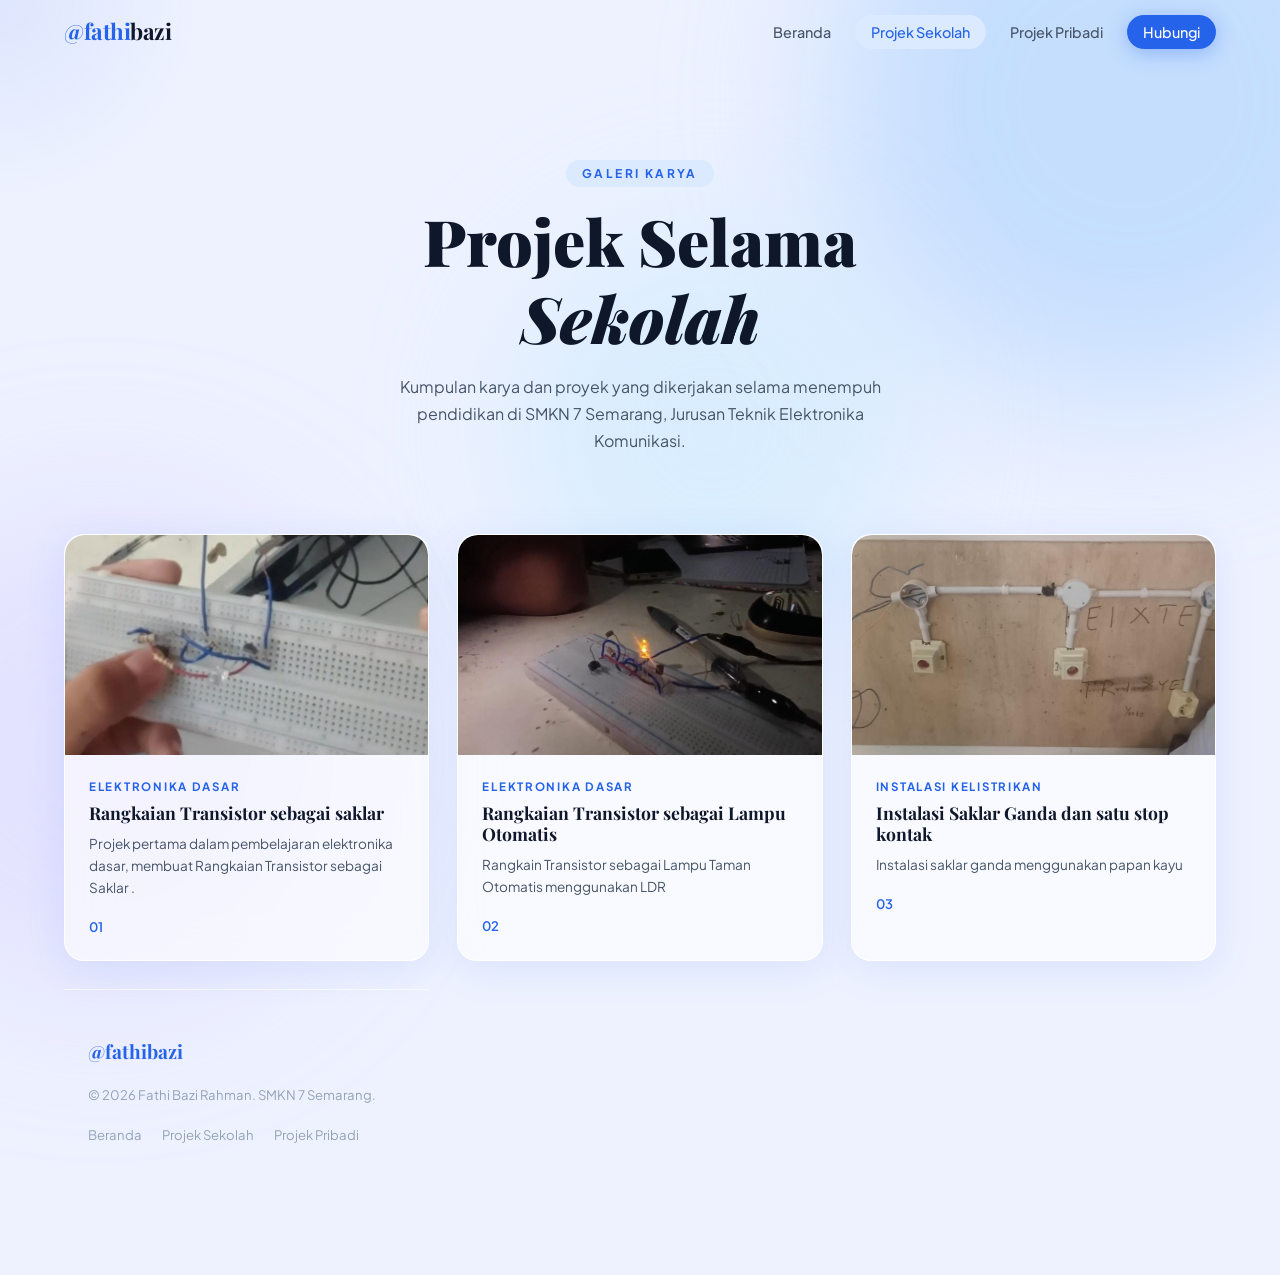
==== page2.html @ ea0c053e "Add files via upload" ====
<!DOCTYPE html>
<html lang="id">
<head>
  <meta charset="UTF-8" />
  <meta name="viewport" content="width=device-width, initial-scale=1.0" />
  <title>Projek Sekolah — Fathi Bazi Rahman</title>
  <meta name="description" content="Galeri projek selama sekolah di SMKN 7 Semarang" />
  <link rel="stylesheet" href="css/style.css" />
  <link rel="icon" href="data:image/svg+xml,<svg xmlns='http://www.w3.org/2000/svg' viewBox='0 0 100 100'><text y='.9em' font-size='90'>⚡</text></svg>" />
</head>
<body>

  <div class="blob-extra"></div>

  <!-- ============================================================
       NAVBAR
       ============================================================ -->
  <nav class="navbar" id="navbar">
    <div class="container">
      <a href="index.html" class="nav-logo">@fathi<span>bazi</span></a>
      <ul class="nav-links" id="navLinks">
        <li><a href="index.html">Beranda</a></li>
        <li><a href="page2.html" class="active">Projek Sekolah</a></li>
        <li><a href="page3.html">Projek Pribadi</a></li>
        <li><a href="index.html#kontak" class="nav-cta">Hubungi</a></li>
      </ul>
      <button class="nav-hamburger" id="hamburger" aria-label="Menu">
        <span></span><span></span><span></span>
      </button>
    </div>
  </nav>

  <!-- ============================================================
       PAGE HERO
       ============================================================ -->
  <div class="page-hero">
    <div class="container">
      <div class="section-label reveal">Galeri Karya</div>
      <h1 class="reveal d1" style="margin-bottom:16px;">Projek Selama<br/><em>Sekolah</em></h1>
      <p class="page-hero-subtitle reveal d2">
        Kumpulan karya dan proyek yang dikerjakan selama menempuh pendidikan di SMKN 7 Semarang, Jurusan Teknik Elektronika Komunikasi.
      </p>
    </div>
  </div>

  <!-- ============================================================
       PROJECTS GALLERY
       ============================================================ -->
  <section class="section" style="padding-top:0;">
    <div class="container">

      <!-- ============================================================
           CARA MENAMBAH PROJEK BARU:
           Salin satu blok div class="glass-card project-card" lengkap
           dengan isinya, tempelkan setelah card terakhir.
           Ganti gambar, judul, kategori, dan deskripsi sesuai proyek baru.
           ============================================================ -->

      <div class="projects-grid" id="projectsGrid">

        <!-- ============ PROJEK 1 ============ -->
        <div class="glass-card project-card reveal d1">
          <div class="project-img-wrap">
            <!--
              CARA GANTI GAMBAR:
              Simpan gambar di folder assets/images/
              Lalu ubah baris ini:
              <div class="project-img-placeholder"> ... </div>
              Menjadi:
              <img src="assets/images/nama-gambar.jpg" alt="Nama Projek" />
            -->
             <img src="assets/images/07.jpeg" alt="Nama Projek" />
            <div class="project-overlay"></div>
          </div>
          <div class="project-body">
            <!-- GANTI KATEGORI DI SINI -->
            <div class="project-category">Elektronika Dasar</div>
            <!-- GANTI JUDUL DI SINI -->
            <h3 class="project-title">Rangkaian Transistor sebagai saklar</h3>
            <!-- GANTI DESKRIPSI DI SINI -->
            <p class="project-desc">
              Projek pertama dalam pembelajaran elektronika dasar, membuat Rangkaian Transistor sebagai Saklar .
            </p>
            <span class="project-link">01<span></span></span>
          </div>
        </div>

        <!-- ============ PROJEK 2 ============ -->
        <div class="glass-card project-card reveal d2">
          <div class="project-img-wrap">
          <img src="assets/images/08.jpeg" alt="Nama Projek" />
            <div class="project-overlay"></div>
          </div>
          <div class="project-body">
            <div class="project-category">Elektronika Dasar</div>
            <h3 class="project-title">Rangkaian Transistor sebagai Lampu Otomatis
              
            </h3>
            <p class="project-desc">
              Rangkain Transistor sebagai Lampu Taman Otomatis menggunakan LDR
            </p>
            <span class="project-link">02 <span></span></span>
          </div>
        </div>








         <div class="glass-card project-card reveal d2">
          <div class="project-img-wrap">
          <img src="assets/images/09.jpeg" alt="Nama Projek" />
            <div class="project-overlay"></div>
          </div>
          <div class="project-body">
            <div class="project-category">Instalasi Kelistrikan</div>
            <h3 class="project-title">Instalasi Saklar Ganda dan satu stop kontak
            </h3>
            <p class="project-desc">
             Instalasi saklar ganda menggunakan papan kayu
            </p>
            <span class="project-link">03 <span></span></span>
          </div>
        </div>


       

  <!-- FOOTER -->
  <footer class="footer">
    <div class="container">
      <div class="footer-inner">
        <div class="footer-logo">@fathibazi</div>
        <p class="footer-copy">© 2026 Fathi Bazi Rahman. SMKN 7 Semarang.</p>
        <div class="footer-links">
          <a href="index.html">Beranda</a>
          <a href="page2.html">Projek Sekolah</a>
          <a href="page3.html">Projek Pribadi</a>
        </div>
      </div>
    </div>
  </footer>

  <script src="js/script.js"></script>
</body>
</html>
---- css/style.css ----
/* ============================================================
   PORTFOLIO FATHI BAZI RAHMAN
   style.css — Glassmorphism Blue Elegant
   ============================================================ */

@import url('https://fonts.googleapis.com/css2?family=Playfair+Display:ital,wght@0,400;0,700;0,900;1,400&family=Plus+Jakarta+Sans:wght@300;400;500;600;700;800&display=swap');

/* ============================================================
   CSS VARIABLES — Edit warna di sini untuk ubah tema
   ============================================================ */
:root {
  /* === WARNA UTAMA === */
  --blue-primary:  #2563eb;
  --blue-light:    #60a5fa;
  --blue-dark:     #1d4ed8;
  --blue-subtle:   #dbeafe;
  --blue-glow:     rgba(37, 99, 235, 0.20);
  --blue-glow-md:  rgba(37, 99, 235, 0.35);
  --blue-glow-lg:  rgba(37, 99, 235, 0.55);

  /* === GLASSMORPHISM === */
  --glass-bg:      rgba(255, 255, 255, 0.60);
  --glass-bg-hover:rgba(255, 255, 255, 0.80);
  --glass-border:  rgba(255, 255, 255, 0.85);
  --glass-shadow:  0 8px 40px rgba(37, 99, 235, 0.10);
  --glass-shadow-hover: 0 16px 60px rgba(37, 99, 235, 0.22);

  /* === TEKS === */
  --text-primary:  #0f172a;
  --text-secondary:#475569;
  --text-muted:    #94a3b8;

  /* === LATAR === */
  --bg-main:       #eef2ff;
  --bg-blob1:      rgba(147, 197, 253, 0.45);
  --bg-blob2:      rgba(196, 181, 253, 0.25);
  --bg-blob3:      rgba(186, 230, 253, 0.40);

  /* === FONT === */
  --font-heading:  'Playfair Display', serif;
  --font-body:     'Plus Jakarta Sans', sans-serif;

  /* === RADIUS === */
  --r-sm:  12px;
  --r-md:  20px;
  --r-lg:  32px;
  --r-xl:  48px;

  /* === TRANSISI === */
  --ease:  cubic-bezier(0.4, 0, 0.2, 1);
  --t-fast:all 0.25s var(--ease);
  --t-med: all 0.40s var(--ease);
  --t-slow:all 0.65s var(--ease);
}

/* ============================================================
   RESET & BASE
   ============================================================ */
*, *::before, *::after { margin:0; padding:0; box-sizing:border-box; }

html { scroll-behavior: smooth; font-size: 16px; }

body {
  font-family: var(--font-body);
  background: var(--bg-main);
  color: var(--text-primary);
  overflow-x: hidden;
  min-height: 100vh;
}

/* Latar animasi blob */
body::before,
body::after {
  content: '';
  position: fixed;
  border-radius: 50%;
  filter: blur(80px);
  pointer-events: none;
  z-index: 0;
}
body::before {
  width: 600px; height: 600px;
  background: var(--bg-blob1);
  top: -200px; right: -150px;
  animation: blobMove1 12s ease-in-out infinite alternate;
}
body::after {
  width: 500px; height: 500px;
  background: var(--bg-blob2);
  bottom: -100px; left: -150px;
  animation: blobMove2 15s ease-in-out infinite alternate;
}

@keyframes blobMove1 {
  0%   { transform: translate(0,0) scale(1); }
  100% { transform: translate(60px, 80px) scale(1.15); }
}
@keyframes blobMove2 {
  0%   { transform: translate(0,0) scale(1); }
  100% { transform: translate(-40px, 60px) scale(1.1); }
}

/* blob tambahan (static element di dalam body) */
.blob-extra {
  position: fixed;
  width: 400px; height: 400px;
  border-radius: 50%;
  background: var(--bg-blob3);
  filter: blur(70px);
  bottom: 30%; left: 40%;
  pointer-events: none;
  z-index: 0;
  animation: blobMove1 18s ease-in-out infinite alternate-reverse;
}

/* ============================================================
   TIPOGRAFI
   ============================================================ */
h1,h2,h3,h4 { font-family: var(--font-heading); line-height: 1.2; }
h1 { font-size: clamp(2.2rem, 5vw, 4rem); font-weight: 900; }
h2 { font-size: clamp(1.6rem, 3.5vw, 2.8rem); font-weight: 700; }
h3 { font-size: clamp(1.1rem, 2.5vw, 1.5rem); font-weight: 600; }
p  { line-height: 1.7; color: var(--text-secondary); }

a { text-decoration: none; color: inherit; }

/* ============================================================
   LAYOUT UTILITIES
   ============================================================ */
.container {
  max-width: 1200px;
  margin: 0 auto;
  padding: 0 24px;
  position: relative;
  z-index: 1;
}

.section {
  padding: 100px 0;
}

.section-label {
  display: inline-block;
  font-family: var(--font-body);
  font-size: 0.75rem;
  font-weight: 700;
  letter-spacing: 0.2em;
  text-transform: uppercase;
  color: var(--blue-primary);
  background: var(--blue-subtle);
  padding: 6px 16px;
  border-radius: 100px;
  margin-bottom: 16px;
}

.section-title {
  margin-bottom: 16px;
}

.section-subtitle {
  color: var(--text-secondary);
  max-width: 520px;
  margin-bottom: 60px;
}

/* ============================================================
   GLASSMORPHISM CARD
   ============================================================ */
.glass-card {
  background: var(--glass-bg);
  backdrop-filter: blur(20px);
  -webkit-backdrop-filter: blur(20px);
  border: 1.5px solid var(--glass-border);
  border-radius: var(--r-md);
  box-shadow: var(--glass-shadow);
  transition: var(--t-med);
}

.glass-card:hover {
  background: var(--glass-bg-hover);
  box-shadow: var(--glass-shadow-hover);
  transform: translateY(-6px);
}

/* ============================================================
   NAVBAR
   ============================================================ */
.navbar {
  position: fixed;
  top: 0; left: 0; right: 0;
  z-index: 1000;
  padding: 16px 0;
  transition: var(--t-med);
}

.navbar.scrolled {
  background: rgba(238, 242, 255, 0.85);
  backdrop-filter: blur(24px);
  -webkit-backdrop-filter: blur(24px);
  border-bottom: 1px solid var(--glass-border);
  padding: 12px 0;
  box-shadow: 0 4px 24px rgba(37, 99, 235, 0.08);
}

.navbar .container {
  display: flex;
  align-items: center;
  justify-content: space-between;
}

.nav-logo {
  font-family: var(--font-heading);
  font-size: 1.4rem;
  font-weight: 700;
  color: var(--blue-primary);
  letter-spacing: -0.02em;
}

.nav-logo span {
  color: var(--text-primary);
}

.nav-links {
  display: flex;
  align-items: center;
  gap: 8px;
  list-style: none;
}

.nav-links a {
  font-size: 0.9rem;
  font-weight: 500;
  color: var(--text-secondary);
  padding: 8px 16px;
  border-radius: 100px;
  transition: var(--t-fast);
}

.nav-links a:hover,
.nav-links a.active {
  color: var(--blue-primary);
  background: var(--blue-subtle);
}

.nav-cta {
  background: var(--blue-primary) !important;
  color: white !important;
  box-shadow: 0 4px 20px var(--blue-glow-md);
}

.nav-cta:hover {
  background: var(--blue-dark) !important;
  transform: translateY(-2px);
  box-shadow: 0 8px 28px var(--blue-glow-md) !important;
}

/* Hamburger */
.nav-hamburger {
  display: none;
  flex-direction: column;
  gap: 5px;
  cursor: pointer;
  background: none;
  border: none;
  padding: 4px;
}

.nav-hamburger span {
  display: block;
  width: 24px;
  height: 2px;
  background: var(--text-primary);
  border-radius: 4px;
  transition: var(--t-fast);
}

/* ============================================================
   HERO SECTION
   ============================================================ */
.hero {
  min-height: 100vh;
  display: flex;
  align-items: center;
  padding-top: 80px;
  position: relative;
  overflow: hidden;
}

.hero-inner {
  display: grid;
  grid-template-columns: 1fr 1fr;
  gap: 64px;
  align-items: center;
}

.hero-tag {
  display: inline-flex;
  align-items: center;
  gap: 8px;
  background: var(--glass-bg);
  backdrop-filter: blur(12px);
  border: 1px solid var(--glass-border);
  border-radius: 100px;
  padding: 8px 18px;
  font-size: 0.82rem;
  font-weight: 600;
  color: var(--blue-primary);
  margin-bottom: 24px;
}

.hero-tag::before {
  content: '';
  width: 8px; height: 8px;
  background: var(--blue-primary);
  border-radius: 50%;
  animation: pulse 2s ease-in-out infinite;
}

@keyframes pulse {
  0%,100% { opacity: 1; transform: scale(1); }
  50%      { opacity: 0.5; transform: scale(1.4); }
}

.hero-greeting {
  font-family: var(--font-body);
  font-size: 1rem;
  font-weight: 500;
  color: var(--text-secondary);
  margin-bottom: 8px;
}

.hero-name {
  background: linear-gradient(135deg, var(--text-primary) 0%, var(--blue-dark) 60%, var(--blue-light) 100%);
  -webkit-background-clip: text;
  -webkit-text-fill-color: transparent;
  background-clip: text;
  margin-bottom: 16px;
}

.hero-info {
  display: flex;
  flex-direction: column;
  gap: 10px;
  margin-bottom: 36px;
}

.hero-info-item {
  display: flex;
  align-items: center;
  gap: 10px;
  font-size: 0.9rem;
  color: var(--text-secondary);
}

.hero-info-item .icon {
  width: 32px; height: 32px;
  background: var(--blue-subtle);
  border-radius: 8px;
  display: flex;
  align-items: center;
  justify-content: center;
  font-size: 0.85rem;
  flex-shrink: 0;
}

.hero-actions {
  display: flex;
  gap: 16px;
  flex-wrap: wrap;
}

/* Foto profil */
.hero-photo-wrap {
  display: flex;
  justify-content: center;
  align-items: center;
  position: relative;
}

.hero-photo-bg {
  position: absolute;
  width: 380px; height: 380px;
  border-radius: 50%;
  background: radial-gradient(circle, var(--blue-glow-md) 0%, transparent 70%);
  animation: glowPulse 4s ease-in-out infinite;
}

@keyframes glowPulse {
  0%,100% { transform: scale(1); opacity: 0.7; }
  50%      { transform: scale(1.1); opacity: 1; }
}

.hero-photo-ring {
  width: 300px; height: 300px;
  border-radius: 50%;
  border: 2px solid var(--glass-border);
  background: var(--glass-bg);
  backdrop-filter: blur(20px);
  display: flex;
  align-items: center;
  justify-content: center;
  position: relative;
  box-shadow: 0 0 60px var(--blue-glow-md), inset 0 0 40px rgba(255,255,255,0.5);
}

.hero-photo {
  width: 260px; height: 260px;
  border-radius: 50%;
  object-fit: cover;
  border: 3px solid rgba(255,255,255,0.9);
  box-shadow: 0 8px 40px var(--blue-glow-md);
}

/* placeholder foto jika belum ada gambar */
.hero-photo-placeholder {
  width: 260px; height: 260px;
  border-radius: 50%;
  background: linear-gradient(135deg, var(--blue-subtle), #bfdbfe);
  border: 3px solid rgba(255,255,255,0.9);
  display: flex;
  flex-direction: column;
  align-items: center;
  justify-content: center;
  font-size: 4rem;
  gap: 8px;
}

.hero-photo-placeholder p {
  font-size: 0.65rem;
  font-weight: 600;
  color: var(--blue-primary);
  text-align: center;
  padding: 0 20px;
}

/* floating badge di sekitar foto */
.hero-badge {
  position: absolute;
  background: var(--glass-bg);
  backdrop-filter: blur(16px);
  border: 1px solid var(--glass-border);
  border-radius: var(--r-sm);
  padding: 10px 14px;
  font-size: 0.78rem;
  font-weight: 600;
  white-space: nowrap;
  box-shadow: var(--glass-shadow);
  animation: floatBadge 4s ease-in-out infinite;
}

.hero-badge:nth-child(2) { top: 10%; right: -10%; animation-delay: 0s; }
.hero-badge:nth-child(3) { bottom: 15%; left: -10%; animation-delay: 1.5s; }
.hero-badge:nth-child(4) { top: 55%; right: -15%; animation-delay: 3s; }

@keyframes floatBadge {
  0%,100% { transform: translateY(0); }
  50%      { transform: translateY(-10px); }
}

/* ============================================================
   TOMBOL
   ============================================================ */
.btn {
  display: inline-flex;
  align-items: center;
  gap: 8px;
  padding: 14px 28px;
  border-radius: 100px;
  font-family: var(--font-body);
  font-size: 0.9rem;
  font-weight: 600;
  cursor: pointer;
  border: none;
  transition: var(--t-med);
  position: relative;
  overflow: hidden;
}

.btn-primary {
  background: var(--blue-primary);
  color: white;
  box-shadow: 0 4px 24px var(--blue-glow-md);
}

.btn-primary:hover {
  background: var(--blue-dark);
  transform: translateY(-3px);
  box-shadow: 0 8px 36px var(--blue-glow-lg);
}

.btn-outline {
  background: var(--glass-bg);
  color: var(--blue-primary);
  border: 1.5px solid var(--blue-light);
  backdrop-filter: blur(12px);
}

.btn-outline:hover {
  background: var(--blue-subtle);
  transform: translateY(-3px);
  box-shadow: 0 8px 24px var(--blue-glow);
}

/* ============================================================
   SKILL SECTION
   ============================================================ */
.skills-grid {
  display: grid;
  grid-template-columns: repeat(auto-fit, minmax(280px, 1fr));
  gap: 24px;
}

.skill-card {
  padding: 28px;
}

.skill-icon {
  width: 48px; height: 48px;
  background: linear-gradient(135deg, var(--blue-primary), var(--blue-light));
  border-radius: var(--r-sm);
  display: flex;
  align-items: center;
  justify-content: center;
  font-size: 1.3rem;
  margin-bottom: 16px;
  box-shadow: 0 6px 20px var(--blue-glow-md);
  transition: var(--t-med);
}

.skill-card:hover .skill-icon {
  transform: scale(1.1) rotate(5deg);
  box-shadow: 0 10px 30px var(--blue-glow-lg);
}

.skill-name {
  font-size: 1rem;
  font-weight: 700;
  color: var(--text-primary);
  margin-bottom: 6px;
}

.skill-level-badge {
  display: inline-block;
  font-size: 0.72rem;
  font-weight: 600;
  padding: 3px 10px;
  border-radius: 100px;
  margin-bottom: 14px;
  text-transform: capitalize;
}

.badge-dasar     { background:#dbeafe; color:#1d4ed8; }
.badge-pemula    { background:#dcfce7; color:#15803d; }
.badge-menengah  { background:#fef3c7; color:#d97706; }
.badge-lanjutan  { background:#fce7f3; color:#be185d; }

.skill-bar-bg {
  height: 6px;
  background: rgba(37, 99, 235, 0.12);
  border-radius: 100px;
  overflow: hidden;
}

.skill-bar-fill {
  height: 100%;
  background: linear-gradient(90deg, var(--blue-primary), var(--blue-light));
  border-radius: 100px;
  width: 0%;
  transition: width 1.2s cubic-bezier(0.4, 0, 0.2, 1);
}

/* ============================================================
   SOFTWARE SECTION
   ============================================================ */
.software-grid {
  display: grid;
  grid-template-columns: repeat(auto-fit, minmax(160px, 1fr));
  gap: 20px;
}

.software-card {
  padding: 28px 20px;
  text-align: center;
  cursor: pointer;
}

.software-icon {
  width: 64px; height: 64px;
  margin: 0 auto 14px;
  border-radius: var(--r-sm);
  display: flex;
  align-items: center;
  justify-content: center;
  font-size: 1.8rem;
  font-weight: 900;
  font-family: var(--font-heading);
  transition: var(--t-med);
}

.software-card:hover .software-icon {
  transform: scale(1.12);
  box-shadow: 0 12px 32px rgba(0,0,0,0.15);
}

.software-name {
  font-size: 0.82rem;
  font-weight: 600;
  color: var(--text-secondary);
}

/* Warna icon software */
.sw-inventor  { background: linear-gradient(135deg,#ff6b00,#ff9900); color:white; }
.sw-fusion    { background: linear-gradient(135deg,#e4b51a,#ff6b35); color:white; }
.sw-eagle     { background: linear-gradient(135deg,#0073cf,#f07909); color:white; }
.sw-ae        { background: linear-gradient(135deg,#00005b,#0000ff); color:#9999ff; }
.sw-premiere  { background: linear-gradient(135deg,#00005b,#2400ff); color:#8899ff; }

/* ============================================================
   PROJECT CARDS (dipakai di page2 & page3)
   ============================================================ */
.projects-grid {
  display: grid;
  grid-template-columns: repeat(auto-fit, minmax(320px, 1fr));
  gap: 28px;
}

.project-card {
  overflow: hidden;
  cursor: pointer;
  padding: 0;
}

.project-img-wrap {
  overflow: hidden;
  position: relative;
  height: 220px;
  background: linear-gradient(135deg, var(--blue-subtle), #bfdbfe);
  border-radius: var(--r-md) var(--r-md) 0 0;
}

.project-img-wrap img {
  width: 100%; height: 100%;
  object-fit: cover;
  transition: transform 0.6s var(--ease);
}

.project-card:hover .project-img-wrap img {
  transform: scale(1.1);
}

.project-img-placeholder {
  width: 100%; height: 100%;
  display: flex;
  flex-direction: column;
  align-items: center;
  justify-content: center;
  font-size: 2.5rem;
  gap: 8px;
}

.project-img-placeholder span {
  font-size: 0.75rem;
  font-weight: 600;
  color: var(--blue-primary);
  font-family: var(--font-body);
}

.project-overlay {
  position: absolute;
  inset: 0;
  background: linear-gradient(to top, rgba(37,99,235,0.5) 0%, transparent 60%);
  opacity: 0;
  transition: var(--t-med);
  display: flex;
  align-items: flex-end;
  padding: 20px;
}

.project-card:hover .project-overlay { opacity: 1; }

.project-body {
  padding: 24px;
}

.project-category {
  font-size: 0.72rem;
  font-weight: 700;
  letter-spacing: 0.15em;
  text-transform: uppercase;
  color: var(--blue-primary);
  margin-bottom: 8px;
}

.project-title {
  font-family: var(--font-heading);
  font-size: 1.1rem;
  font-weight: 700;
  color: var(--text-primary);
  margin-bottom: 10px;
}

.project-desc {
  font-size: 0.85rem;
  color: var(--text-secondary);
  line-height: 1.6;
  margin-bottom: 16px;
}

.project-link {
  display: inline-flex;
  align-items: center;
  gap: 6px;
  font-size: 0.82rem;
  font-weight: 600;
  color: var(--blue-primary);
  transition: var(--t-fast);
}

.project-link:hover { gap: 10px; }

/* ============================================================
   CODE SNIPPET (panduan tambah projek)
   ============================================================ */
.code-guide {
  padding: 36px;
  border-left: 3px solid var(--blue-primary);
  margin-top: 80px;
}

.code-guide h3 {
  font-family: var(--font-heading);
  margin-bottom: 16px;
  color: var(--text-primary);
}

.code-guide p {
  margin-bottom: 20px;
  font-size: 0.9rem;
}

.code-block {
  background: rgba(15, 23, 42, 0.85);
  border-radius: var(--r-sm);
  padding: 24px;
  overflow-x: auto;
  margin: 16px 0;
  border: 1px solid rgba(255,255,255,0.1);
}

.code-block pre {
  font-family: 'Fira Code', 'Courier New', monospace;
  font-size: 0.82rem;
  line-height: 1.8;
  color: #e2e8f0;
  white-space: pre;
}

.code-block .cm  { color: #64748b; }   /* comment */
.code-block .tg  { color: #60a5fa; }   /* tag */
.code-block .at  { color: #86efac; }   /* attribute */
.code-block .vl  { color: #fca5a5; }   /* value */
.code-block .tx  { color: #e2e8f0; }   /* text */

.code-step {
  display: flex;
  gap: 16px;
  margin-bottom: 20px;
  align-items: flex-start;
}

.code-step-num {
  width: 32px; height: 32px;
  background: var(--blue-primary);
  color: white;
  border-radius: 50%;
  display: flex;
  align-items: center;
  justify-content: center;
  font-size: 0.82rem;
  font-weight: 700;
  flex-shrink: 0;
}

/* ============================================================
   FOOTER
   ============================================================ */
.footer {
  padding: 48px 0 32px;
  border-top: 1px solid rgba(255,255,255,0.6);
  position: relative;
  z-index: 1;
}

.footer-inner {
  display: flex;
  align-items: center;
  justify-content: space-between;
  flex-wrap: wrap;
  gap: 20px;
}

.footer-logo {
  font-family: var(--font-heading);
  font-size: 1.2rem;
  font-weight: 700;
  color: var(--blue-primary);
}

.footer-copy {
  font-size: 0.82rem;
  color: var(--text-muted);
}

.footer-links {
  display: flex;
  gap: 20px;
}

.footer-links a {
  font-size: 0.82rem;
  color: var(--text-muted);
  transition: var(--t-fast);
}

.footer-links a:hover { color: var(--blue-primary); }

/* ============================================================
   PAGE TRANSITION
   ============================================================ */
.page-transition {
  position: fixed;
  inset: 0;
  background: var(--blue-primary);
  z-index: 9999;
  transform: scaleY(0);
  transform-origin: bottom;
  pointer-events: none;
}

.page-transition.out {
  animation: pageOut 0.5s var(--ease) forwards;
}

@keyframes pageOut {
  0%   { transform: scaleY(0); transform-origin: bottom; }
  50%  { transform: scaleY(1); transform-origin: bottom; }
  51%  { transform-origin: top; }
  100% { transform: scaleY(0); transform-origin: top; }
}

/* ============================================================
   SCROLL REVEAL ANIMATIONS
   ============================================================ */
.reveal {
  opacity: 0;
  transform: translateY(40px);
  transition: opacity 0.7s var(--ease), transform 0.7s var(--ease);
}

.reveal.visible {
  opacity: 1;
  transform: translateY(0);
}

.reveal-left {
  opacity: 0;
  transform: translateX(-40px);
  transition: opacity 0.7s var(--ease), transform 0.7s var(--ease);
}

.reveal-left.visible {
  opacity: 1;
  transform: translateX(0);
}

.reveal-right {
  opacity: 0;
  transform: translateX(40px);
  transition: opacity 0.7s var(--ease), transform 0.7s var(--ease);
}

.reveal-right.visible {
  opacity: 1;
  transform: translateX(0);
}

/* Delay classes */
.d1 { transition-delay: 0.1s; }
.d2 { transition-delay: 0.2s; }
.d3 { transition-delay: 0.3s; }
.d4 { transition-delay: 0.4s; }
.d5 { transition-delay: 0.5s; }

/* ============================================================
   RESPONSIVE
   ============================================================ */
@media (max-width: 768px) {
  /* Nav */
  .nav-links {
    position: fixed;
    top: 0; right: -100%;
    width: 75%;
    height: 100vh;
    flex-direction: column;
    background: rgba(238,242,255,0.97);
    backdrop-filter: blur(24px);
    padding: 80px 32px 32px;
    gap: 6px;
    transition: right 0.4s var(--ease);
    z-index: 999;
    box-shadow: -8px 0 40px rgba(0,0,0,0.08);
    border-left: 1px solid var(--glass-border);
  }
  .nav-links.open { right: 0; }
  .nav-links a { font-size: 1rem; padding: 14px 20px; }
  .nav-hamburger { display: flex; z-index: 1000; }

  /* Hero */
  .hero-inner {
    grid-template-columns: 1fr;
    text-align: center;
    gap: 48px;
  }
  .hero-info-item { justify-content: center; }
  .hero-actions   { justify-content: center; }
  .hero-photo-wrap { order: -1; }
  .hero-photo-ring { width: 240px; height: 240px; }
  .hero-photo-placeholder { width: 200px; height: 200px; }
  .hero-badge:nth-child(2) { right: 0; }
  .hero-badge:nth-child(3) { left: 0; }
  .hero-badge:nth-child(4) { right: 0; }

  /* Sections */
  .section { padding: 70px 0; }
  .skills-grid { grid-template-columns: 1fr; }
  .software-grid { grid-template-columns: repeat(3, 1fr); }
  .projects-grid { grid-template-columns: 1fr; }
  .footer-inner { flex-direction: column; text-align: center; }
}

@media (max-width: 480px) {
  .software-grid { grid-template-columns: repeat(2, 1fr); }
  .hero-photo-ring { width: 200px; height: 200px; }
  .hero-badge { display: none; }
}

/* ============================================================
   PAGE 3 — VIDEO / INSTAGRAM SECTION
   ============================================================ */
.personal-grid {
  display: grid;
  grid-template-columns: repeat(auto-fit, minmax(300px, 1fr));
  gap: 28px;
}

.personal-card {
  overflow: hidden;
  padding: 0;
  cursor: pointer;
  position: relative;
}

.personal-thumb {
  height: 200px;
  background: linear-gradient(135deg, #0f172a, #1e3a5f);
  position: relative;
  overflow: hidden;
  border-radius: var(--r-md) var(--r-md) 0 0;
}

.personal-thumb img {
  width: 100%; height: 100%;
  object-fit: cover;
  transition: transform 0.6s var(--ease);
}

.personal-card:hover .personal-thumb img { transform: scale(1.08); }

.play-btn {
  position: absolute;
  inset: 0;
  display: flex;
  align-items: center;
  justify-content: center;
  background: rgba(37,99,235,0.2);
  transition: var(--t-med);
}

.play-btn-inner {
  width: 56px; height: 56px;
  background: rgba(255,255,255,0.9);
  border-radius: 50%;
  display: flex;
  align-items: center;
  justify-content: center;
  font-size: 1.4rem;
  transition: var(--t-med);
  box-shadow: 0 8px 32px rgba(0,0,0,0.2);
}

.personal-card:hover .play-btn { background: rgba(37,99,235,0.4); }
.personal-card:hover .play-btn-inner { transform: scale(1.1); }

.personal-body {
  padding: 22px;
}

.personal-title {
  font-family: var(--font-heading);
  font-size: 1rem;
  font-weight: 700;
  margin-bottom: 8px;
}

.personal-desc {
  font-size: 0.83rem;
  color: var(--text-secondary);
  margin-bottom: 16px;
  line-height: 1.6;
}

.ig-btn {
  display: inline-flex;
  align-items: center;
  gap: 7px;
  background: linear-gradient(135deg,#833ab4,#fd1d1d,#fcb045);
  color: white;
  padding: 9px 18px;
  border-radius: 100px;
  font-size: 0.8rem;
  font-weight: 600;
  transition: var(--t-med);
}

.ig-btn:hover {
  opacity: 0.9;
  transform: translateY(-2px);
  box-shadow: 0 8px 24px rgba(131,58,180,0.35);
}

/* Placeholder thumbnail */
.thumb-placeholder {
  width: 100%; height: 100%;
  display: flex;
  flex-direction: column;
  align-items: center;
  justify-content: center;
  gap: 8px;
  color: rgba(255,255,255,0.6);
  font-size: 2rem;
}

.thumb-placeholder p {
  font-size: 0.72rem;
  font-weight: 600;
  color: rgba(255,255,255,0.5);
  font-family: var(--font-body);
}

/* ============================================================
   HERO PAGE 2 & 3 (mini hero)
   ============================================================ */
.page-hero {
  padding: 160px 0 80px;
  text-align: center;
}

.page-hero-subtitle {
  max-width: 500px;
  margin: 0 auto;
  color: var(--text-secondary);
}
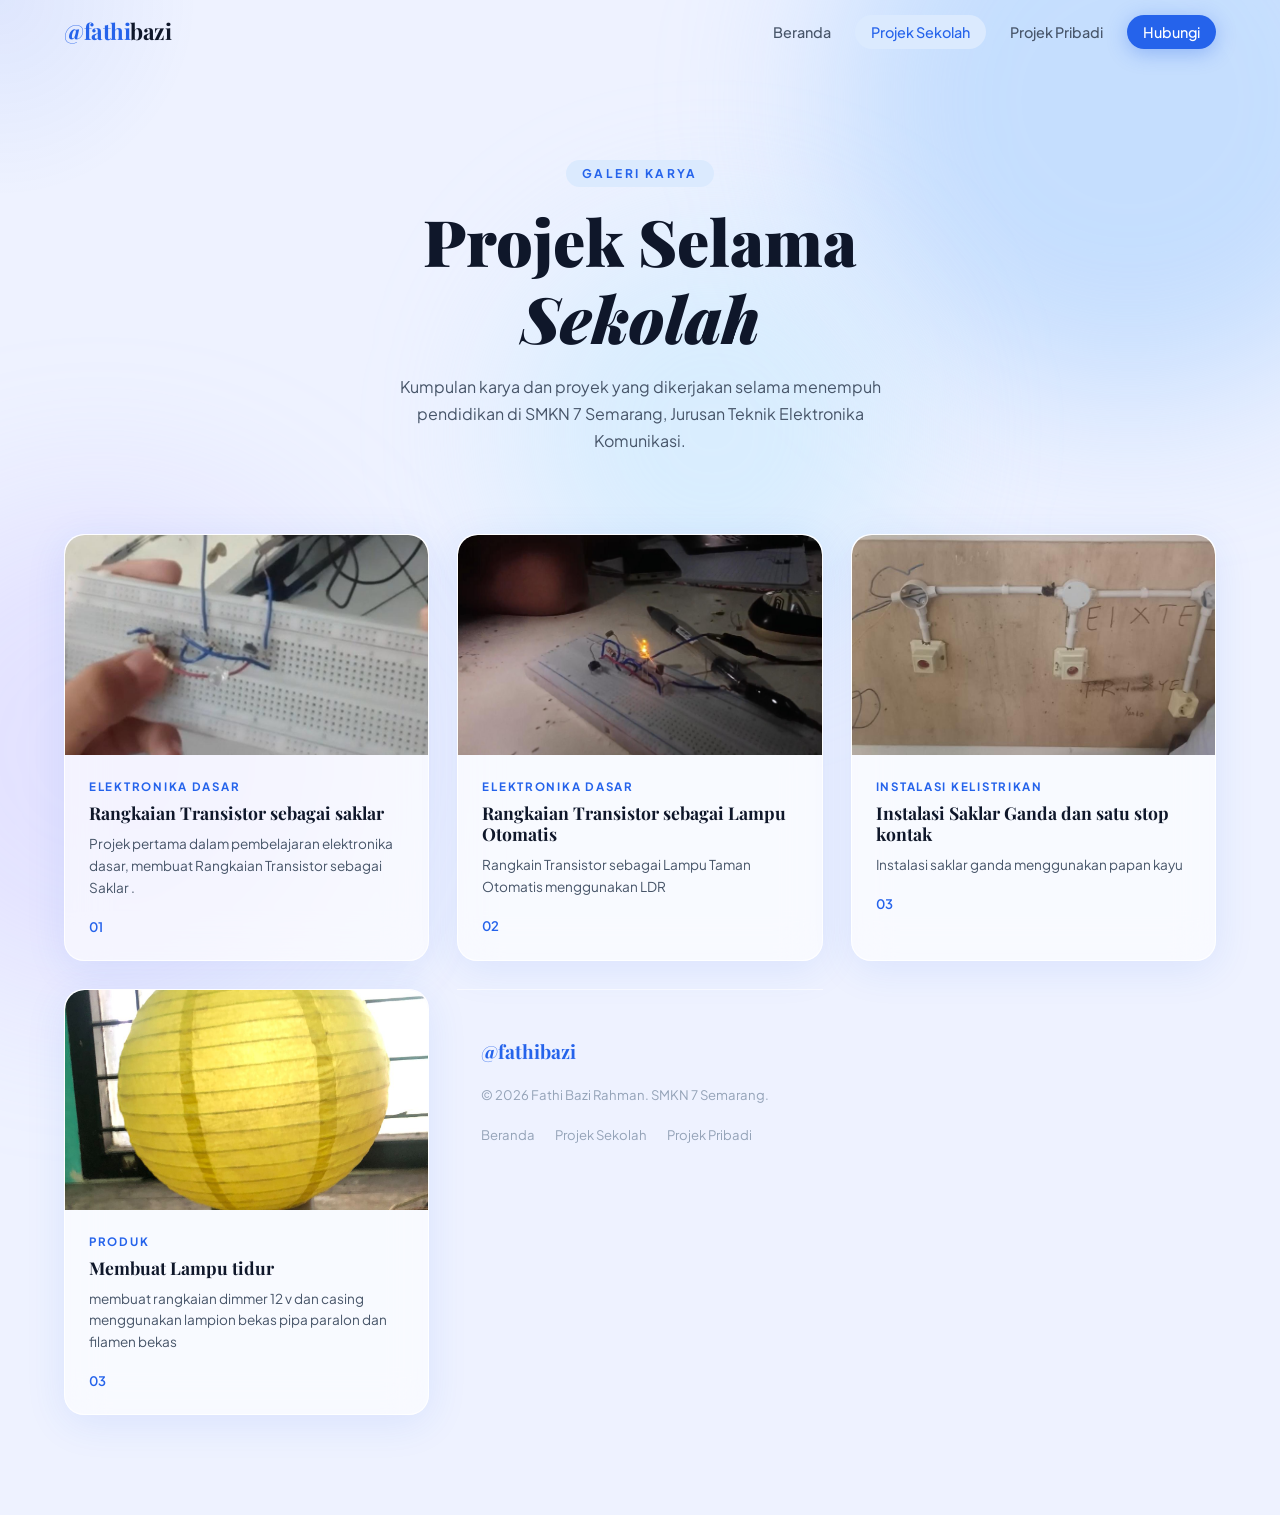
==== commit 8504a3fd: "Add new project card for 'Membuat Lampu tidur'" ====
--- a/page2.html
+++ b/page2.html
@@ -126,6 +126,22 @@
           </div>
         </div>
 
+         <div class="glass-card project-card reveal d2">
+          <div class="project-img-wrap">
+          <img src="assets/images/13.jpeg" alt="Nama Projek" />
+            <div class="project-overlay"></div>
+          </div>
+          <div class="project-body">
+            <div class="project-category">Produk</div>
+            <h3 class="project-title">Membuat Lampu tidur
+            </h3>
+            <p class="project-desc">
+            membuat rangkaian dimmer 12 v dan casing menggunakan lampion bekas pipa paralon dan filamen bekas
+            </p>
+            <span class="project-link">03 <span></span></span>
+          </div>
+        </div>
+
 
        
 
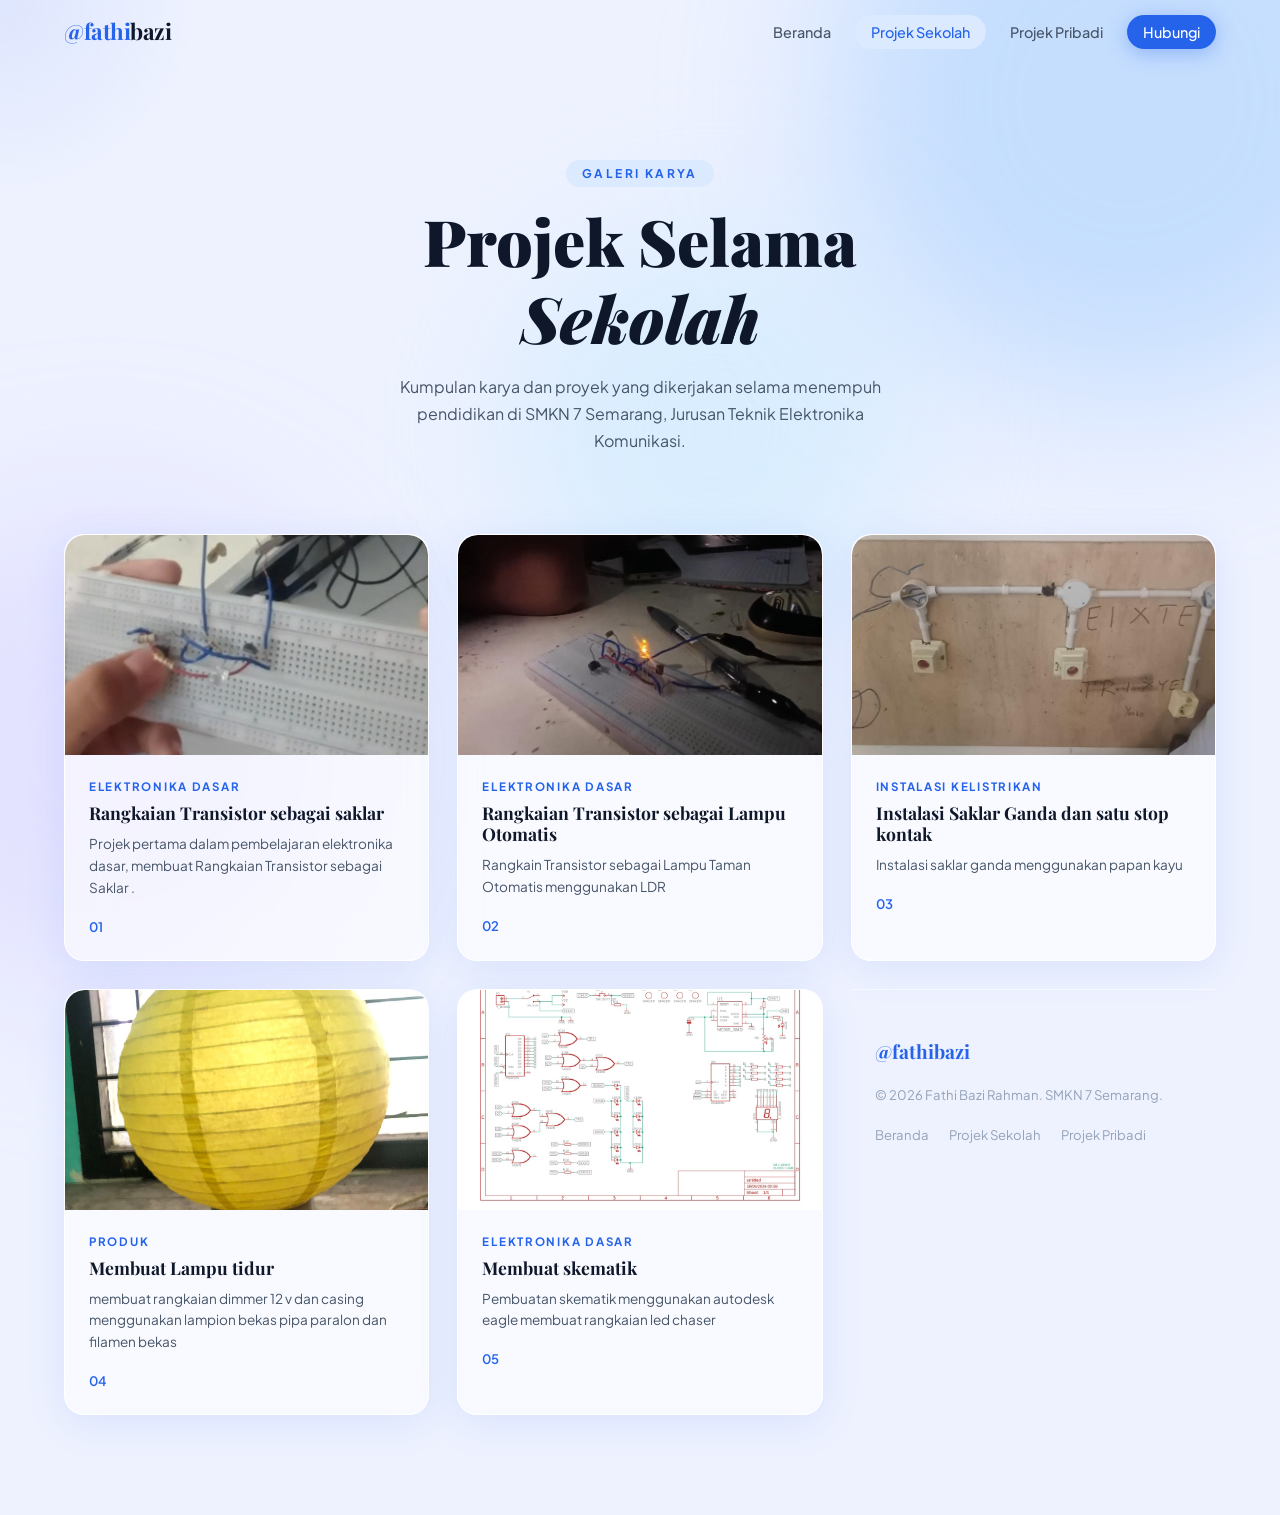
==== commit 50c7f911: "Add new project card for schematic creation" ====
--- a/page2.html
+++ b/page2.html
@@ -138,7 +138,24 @@
             <p class="project-desc">
             membuat rangkaian dimmer 12 v dan casing menggunakan lampion bekas pipa paralon dan filamen bekas
             </p>
-            <span class="project-link">03 <span></span></span>
+            <span class="project-link">04<span></span></span>
+          </div>
+        </div>
+
+        <div class="glass-card project-card reveal d2">
+          <div class="project-img-wrap">
+          <img src="assets/images/22.jpg" alt="Nama Projek" />
+            <div class="project-overlay"></div>
+          </div>
+          <div class="project-body">
+            <div class="project-category">Elektronika Dasar</div>
+            <h3 class="project-title">Membuat skematik
+              
+            </h3>
+            <p class="project-desc">
+              Pembuatan skematik menggunakan autodesk eagle membuat rangkaian led chaser
+            </p>
+            <span class="project-link">05<span></span></span>
           </div>
         </div>
 
